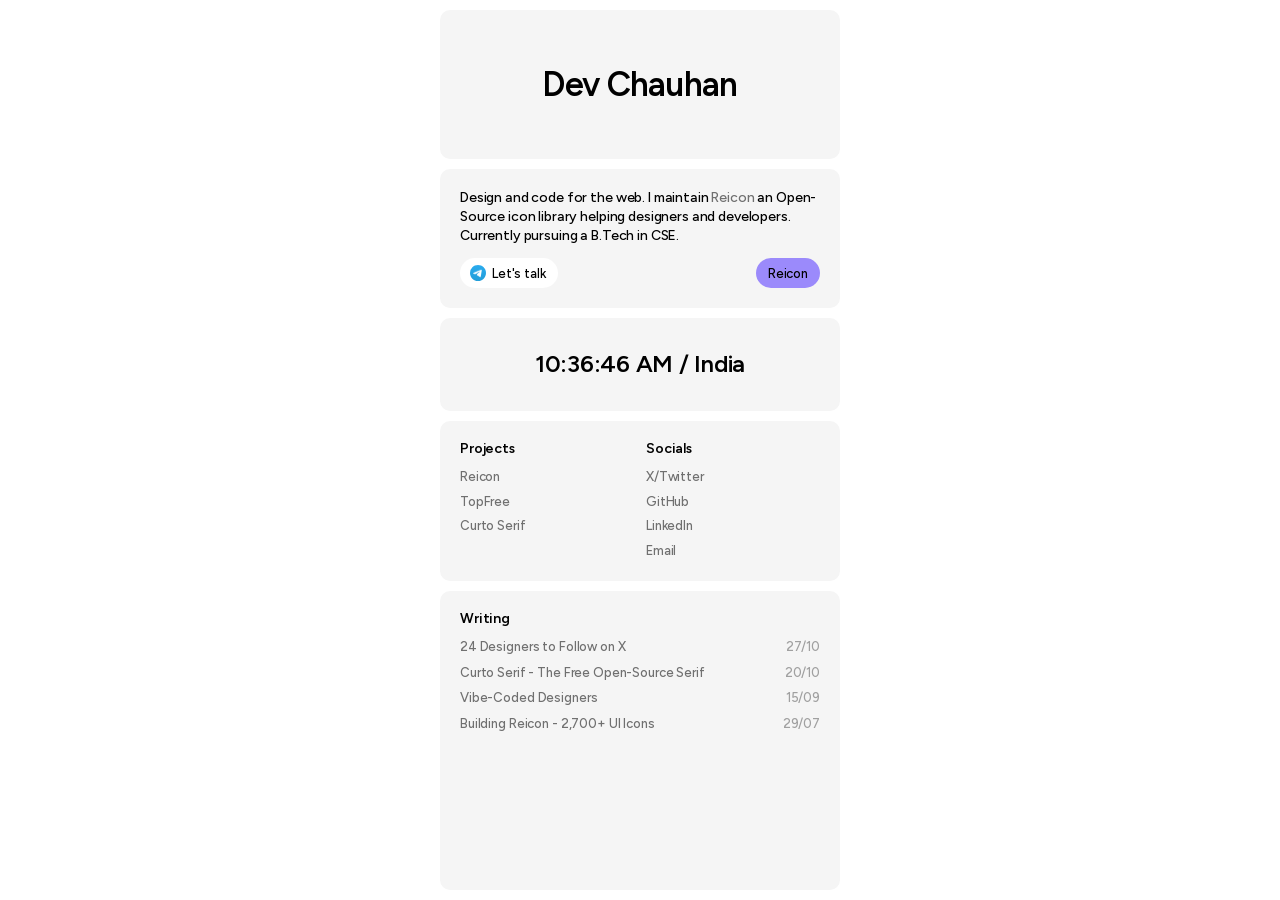
==== index.html @ 456e8dc2 "Publish 24 Designers to Follow on X" ====
<!doctype html>
<html lang="en">

<head>
  <meta charset="UTF-8" />
  <meta name="viewport" content="width=device-width, initial-scale=1.0" />
  <title>Dev Chauhan — Design and code for the web</title>
  <meta name="description"
    content="Design and code for the web. I build helpful open-source tools in my free time." />
  <meta name="keywords"
    content="Dev Chauhan, designer, developer, open source, Reicon, TopFree, Curto Serif, India" />
  <meta name="author" content="Dev Chauhan" />
  <meta name="robots" content="index, follow, max-image-preview:large, max-snippet:-1" />
  <meta name="theme-color" content="#ffffff" />
  <meta name="color-scheme" content="light" />
  <link rel="canonical" href="https://devchauhan.in" />

  <script type="application/ld+json">
    {
      "@context": "https://schema.org",
      "@graph": [
        {
          "@type": "Person",
          "@id": "https://devchauhan.in/#person",
          "name": "Dev Chauhan",
          "url": "https://devchauhan.in",
          "jobTitle": "Designer and developer",
          "description": "Designer and developer from India building helpful open-source tools for the web.",
          "email": "mailto:dev@devchauhan.in",
          "address": {
            "@type": "PostalAddress",
            "addressCountry": "IN"
          },
          "knowsAbout": [
            "Web design",
            "Interface engineering",
            "Backend development",
            "Open-source software",
            "SVG icon systems",
            "Typography",
            "React",
            "TypeScript",
            "JavaScript",
            "Supabase"
          ],
          "sameAs": [
            "https://github.com/dqev",
            "https://x.com/devchauhann3",
            "https://linkedin.com/in/devchauhann3"
          ]
        },
        {
          "@type": "WebSite",
          "@id": "https://devchauhan.in/#website",
          "url": "https://devchauhan.in",
          "name": "Dev Chauhan",
          "description": "Design and code for the web. Helpful open-source tools built in free time.",
          "inLanguage": "en",
          "publisher": {
            "@id": "https://devchauhan.in/#person"
          }
        },
        {
          "@type": "ProfilePage",
          "@id": "https://devchauhan.in/#webpage",
          "url": "https://devchauhan.in",
          "name": "Dev Chauhan — Design and code for the web",
          "isPartOf": {
            "@id": "https://devchauhan.in/#website"
          },
          "about": {
            "@id": "https://devchauhan.in/#person"
          },
          "mainEntity": {
            "@id": "https://devchauhan.in/#person"
          },
          "inLanguage": "en",
          "dateModified": "2026-10-22"
        }
      ]
    }
  </script>

  <link rel="manifest" href="/site.webmanifest" />
  <link rel="alternate" type="application/rss+xml" title="Dev Chauhan — Writing"
    href="https://devchauhan.in/feed.xml" />

  <meta property="og:type" content="website" />
  <meta property="og:url" content="https://devchauhan.in" />
  <meta property="og:site_name" content="Dev Chauhan" />
  <meta property="og:title" content="Dev Chauhan — Design and code for the web" />
  <meta property="og:description"
    content="Design and code for the web. I build helpful open-source tools in my free time." />
  <meta property="og:locale" content="en_US" />
  <meta property="og:image" content="https://devchauhan.in/assets/og/og.png" />
  <meta property="og:image:type" content="image/png" />
  <meta property="og:image:width" content="1200" />
  <meta property="og:image:height" content="630" />
  <meta property="og:image:alt" content="Dev Chauhan — design and code for the web" />

  <meta name="twitter:card" content="summary_large_image" />
  <meta name="twitter:url" content="https://devchauhan.in" />
  <meta name="twitter:site" content="@devchauhann3" />
  <meta name="twitter:creator" content="@devchauhann3" />
  <meta name="twitter:title" content="Dev Chauhan — Design and code for the web" />
  <meta name="twitter:description"
    content="Design and code for the web. I build helpful open-source tools in my free time." />
  <meta name="twitter:image" content="https://devchauhan.in/assets/og/og.png" />
  <meta name="twitter:image:alt" content="Dev Chauhan — design and code for the web" />

  <link rel="icon" href="/assets/favicon/favicon.ico" sizes="any" />
  <link rel="icon" type="image/png" sizes="32x32" href="/assets/favicon/favicon-32x32.png" />
  <link rel="icon" type="image/png" sizes="16x16" href="/assets/favicon/favicon-16x16.png" />
  <link rel="icon" type="image/png" sizes="48x48" href="/assets/favicon/favicon-48x48.png" />
  <link rel="apple-touch-icon" sizes="180x180" href="/assets/favicon/apple-touch-icon.png" />

  <link rel="preload" href="/assets/font/figtree-latin.woff2" as="font" type="font/woff2" crossorigin />
  <link rel="stylesheet" href="/styles.css" />

  <style>
    .card-name {
      display: flex;
      align-items: center;
      justify-content: center;
      padding: var(--space-11) var(--pad-card);
      text-align: center;
    }

    .card-name h1 {
      font-size: var(--text-2xl);
      font-weight: 600;
      letter-spacing: -0.02em;
      line-height: var(--leading-display);
      color: var(--color-ink);
    }

    .card-bio {
      padding: var(--pad-card);
      display: flex;
      flex-direction: column;
      gap: var(--gap-row);
    }

    .bio-text {
      font-size: var(--text-base);
      font-weight: 500;
      line-height: var(--leading-snug);
      color: var(--color-ink);
      letter-spacing: -0.01em;
    }

    .bio-text a,
    .bio-text .muted-link {
      color: var(--color-muted);
      transition: color 0.15s ease;
    }

    .bio-text a:hover,
    .bio-text .muted-link:hover {
      color: var(--color-ink);
    }

    .bio-actions {
      display: flex;
      align-items: center;
      justify-content: space-between;
      width: 100%;
    }

    .card-grid {
      padding: var(--pad-card);
    }

    .grid-columns {
      display: grid;
      grid-template-columns: repeat(2, 1fr);
      gap: var(--gap-row);
    }

    .grid-col {
      display: flex;
      flex-direction: column;
      gap: var(--gap-card);
    }

    .col-list {
      list-style: none;
      display: flex;
      flex-direction: column;
      gap: var(--gap-tight);
    }

    .col-list a,
    .col-list span {
      font-size: var(--text-sm);
      font-weight: 500;
      color: var(--color-muted);
      letter-spacing: -0.01em;
      line-height: var(--leading-snug);
      transition: color 0.15s ease;
      white-space: nowrap;
      overflow: hidden;
      text-overflow: ellipsis;
    }

    .col-list a:hover {
      color: var(--color-ink);
    }

    .card-writing {
      flex: 1;
      padding: var(--pad-card);
      display: flex;
      flex-direction: column;
      gap: var(--gap-card);
    }

    .card-writing-header {
      display: flex;
      align-items: center;
      justify-content: space-between;
    }
  </style>
</head>

<body>
  <main class="container">
    <section class="card card-name">
      <h1>Dev Chauhan</h1>
    </section>

    <section class="card card-bio">
      <p class="bio-text">
        Design and code for the web. I maintain <a href="https://reicon.dev" target="_blank" rel="noopener noreferrer"
          class="muted-link">Reicon</a> an Open-Source icon library helping designers and developers. Currently
        pursuing a B.Tech in CSE.
      </p>
      <div class="bio-actions">
        <a href="https://t.me/devchauhann3" target="_blank" rel="noopener noreferrer" class="btn btn-white">
          <svg class="btn-icon" viewBox="0 0 256 256" xmlns="http://www.w3.org/2000/svg" width="16" height="16"
            preserveAspectRatio="xMidYMid" aria-hidden="true">
            <defs>
              <linearGradient id="tg-grad" x1="50%" x2="50%" y1="0%" y2="100%">
                <stop offset="0%" stop-color="#2aabee" />
                <stop offset="100%" stop-color="#229ed9" />
              </linearGradient>
              <clipPath id="tg-clip">
                <circle cx="128" cy="128" r="128" />
              </clipPath>
            </defs>
            <path fill="url(#tg-grad)"
              d="M128 0C94.06 0 61.48 13.494 37.5 37.49A128.04 128.04 0 0 0 0 128c0 33.934 13.5 66.514 37.5 90.51C61.48 242.506 94.06 256 128 256s66.52-13.494 90.5-37.49c24-23.996 37.5-56.576 37.5-90.51s-13.5-66.514-37.5-90.51C194.52 13.494 161.94 0 128 0" />
            <g clip-path="url(#tg-clip)">
              <path class="tg-plane" fill="#ffffff"
                d="M57.94 126.648q55.98-24.385 74.64-32.152c35.56-14.786 42.94-17.354 47.76-17.441 1.06-.017 3.42.245 4.96 1.49 1.28 1.05 1.64 2.47 1.82 3.467.16.996.38 3.266.2 5.038-1.92 20.24-10.26 69.356-14.5 92.026-1.78 9.592-5.32 12.808-8.74 13.122-7.44.684-13.08-4.912-20.28-9.63-11.26-7.386-17.62-11.982-28.56-19.188-12.64-8.328-4.44-12.906 2.76-20.386 1.88-1.958 34.64-31.748 35.26-34.45.08-.338.16-1.598-.6-2.262-.74-.666-1.84-.438-2.64-.258-1.14.256-19.12 12.152-54 35.686-5.1 3.508-9.72 5.218-13.88 5.128-4.56-.098-13.36-2.584-19.9-4.708-8-2.606-14.38-3.984-13.82-8.41.28-2.304 3.46-4.662 9.52-7.072" />
            </g>
          </svg>
          <span>Let's talk</span>
        </a>
        <a href="https://reicon.dev" target="_blank" rel="noopener noreferrer" class="btn btn-purple">
          <span>Reicon</span>
          <svg class="btn-arrow" xmlns="http://www.w3.org/2000/svg" fill="none" viewBox="0 0 24 24" height="12"
            width="12" aria-hidden="true">
            <path fill="currentColor"
              d="M7 5a1 1 0 1 0 0 2h7.586l-8.543 8.543a1 1 0 1 0 1.414 1.414L16 8.414V16a1 1 0 1 0 2 0V6q0-.12-.027-.231l-.016-.062a1 1 0 0 0-.122-.257 1 1 0 0 0-.36-.33l-.041-.02a1 1 0 0 0-.141-.057l-.062-.016-.034-.007-.006-.001-.088-.014Q17.053 5 17 5z" />
          </svg>
        </a>
      </div>
    </section>

    <section class="card card-time">
      <div class="time-display" id="clock-display">00:00:00 AM / India</div>
    </section>

    <section class="card card-grid">
      <div class="grid-columns">
        <div class="grid-col">
          <h2 class="col-title">Projects</h2>
          <ul class="col-list">
            <li><a href="https://reicon.dev" target="_blank" rel="noopener noreferrer">Reicon</a></li>
            <li><a href="https://topfree.lol" target="_blank" rel="noopener noreferrer">TopFree</a></li>
            <li><a href="/curto">Curto Serif</a></li>
          </ul>
        </div>

        <div class="grid-col">
          <h2 class="col-title">Socials</h2>
          <ul class="col-list">
            <li><a href="https://x.com/devchauhann3" target="_blank" rel="noopener noreferrer">X/Twitter</a></li>
            <li><a href="https://github.com/dqev" target="_blank" rel="noopener noreferrer">GitHub</a></li>
            <li><a href="https://linkedin.com/in/devchauhann3" target="_blank" rel="noopener noreferrer">LinkedIn</a>
            </li>
            <li><a href="mailto:dev@devchauhan.in">Email</a></li>
          </ul>
        </div>
      </div>
    </section>

    <section class="card card-writing">
      <div class="card-writing-header">
        <h2 class="col-title">Writing</h2>
      </div>
      <ul class="writing-list">
        <li class="writing-item">
          <a href="/writing/designers-to-follow-on-x">24 Designers to Follow on X</a>
          <span class="writing-date">27/10</span>
        </li>
        <li class="writing-item">
          <a href="/writing/curto">Curto Serif - The Free Open-Source Serif</a>
          <span class="writing-date">20/10</span>
        </li>
        <li class="writing-item">
          <a href="/writing/vibe-coded-designers">Vibe-Coded Designers</a>
          <span class="writing-date">15/09</span>
        </li>
        <li class="writing-item">
          <a href="/writing/reicon">Building Reicon - 2,700+ UI Icons</a>
          <span class="writing-date">29/07</span>
        </li>
      </ul>
    </section>
  </main>

  <script>
    function updateClock() {
      const clockEl = document.getElementById("clock-display");
      if (!clockEl) return;
      const now = new Date();
      const timeStr = now.toLocaleTimeString("en-US", {
        timeZone: "Asia/Kolkata",
        hour: "2-digit",
        minute: "2-digit",
        second: "2-digit",
        hour12: true
      });
      clockEl.textContent = `${timeStr} / India`;
    }
    updateClock();
    setInterval(updateClock, 1000);
  </script>
</body>

</html>
---- styles.css ----
@font-face {
  font-family: "Figtree";
  src: url("/assets/font/figtree-latin.woff2") format("woff2-variations");
  font-weight: 400 700;
  font-style: normal;
  font-display: swap;
  unicode-range: U+0000-00FF, U+0131, U+0152-0153, U+02BB-02BC, U+02C6, U+02DA, U+02DC, U+2000-206F, U+20AC, U+2122, U+2191, U+2193, U+2212, U+2215, U+FEFF, U+FFFD;
}

:root {
  --font-sans: "Figtree", -apple-system, BlinkMacSystemFont, "Segoe UI", Roboto, sans-serif;
  --font-mono: ui-monospace, SFMono-Regular, Menlo, Consolas, monospace;

  --color-bg: #ffffff;
  --color-surface: #f5f5f5;
  --color-raised: #ffffff;
  --color-ink: #000000;
  --color-muted: #707070;
  --color-subtle: #a0a0a0;
  --color-border: #e5e5e5;
  --color-line: #d0d0d0;
  --color-accent: #9b8afb;

  --radius-xs: 4px;
  --radius-panel: 8px;
  --radius-card: 10px;
  --radius-pill: 100px;

  --space-1: 2px;
  --space-2: 4px;
  --space-3: 6px;
  --space-4: 8px;
  --space-5: 10px;
  --space-6: 12px;
  --space-7: 16px;
  --space-8: 20px;
  --space-9: 24px;
  --space-10: 32px;
  --space-11: 56px;

  --text-2xs: 11px;
  --text-xs: 12px;
  --text-sm: 13px;
  --text-base: 14px;
  --text-md: 15px;
  --text-lg: 17px;
  --text-xl: 24px;
  --text-2xl: 34px;

  --leading-none: 1;
  --leading-display: 1.1;
  --leading-tight: 1.2;
  --leading-snug: 1.35;
  --leading-normal: 1.55;

  --gap-card: var(--space-5);
  --gap-list: var(--space-4);
  --gap-row: var(--space-6);
  --gap-tight: var(--space-3);
  --pad-card: var(--space-8);
  --pad-panel: var(--space-7);
}

* {
  box-sizing: border-box;
  margin: 0;
  padding: 0;
  border: 0;
  outline: 0;
}

html {
  height: 100%;
  overflow-x: hidden;
  max-width: 100vw;
}

body {
  margin: 0;
  padding: var(--space-5);
  min-height: 100vh;
  min-height: 100dvh;
  max-width: 100vw;
  overflow-x: hidden;
  background-color: var(--color-bg);
  color: var(--color-ink);
  font-family: var(--font-sans);
  font-size: var(--text-base);
  font-weight: 500;
  letter-spacing: -0.01em;
  line-height: var(--leading-snug);
  -webkit-font-smoothing: antialiased;
  -moz-osx-font-smoothing: grayscale;
  text-rendering: optimizeLegibility;
  display: flex;
  flex-direction: column;
  align-items: center;
  justify-content: flex-start;
}

a {
  color: inherit;
  text-decoration: none;
}

button,
input,
textarea,
select {
  font: inherit;
  color: inherit;
}

.container {
  width: 100%;
  max-width: 400px;
  min-width: 0;
  flex: 1;
  display: flex;
  flex-direction: column;
  gap: var(--gap-card);
  margin: 0 auto;
}

.card {
  background-color: var(--color-surface);
  border-radius: var(--radius-card);
  overflow: hidden;
  flex-shrink: 0;
  min-width: 0;
  max-width: 100%;
}

.btn {
  border-radius: var(--radius-pill);
  flex: none;
  align-items: center;
  justify-content: center;
  white-space: nowrap;
  width: fit-content;
  height: 30px;
  padding: 0 var(--space-6);
  display: inline-flex;
  position: relative;
  overflow: hidden;
  font-size: var(--text-sm);
  font-weight: 500;
  line-height: var(--leading-none);
  letter-spacing: -0.01em;
  cursor: pointer;
  user-select: none;
  transition: opacity 0.15s ease, transform 0.15s ease;
}

.btn:hover {
  opacity: 0.9;
}

.btn:active {
  transform: scale(0.98);
}

.btn-white {
  background-color: var(--color-raised);
  color: var(--color-ink);
  padding: 0 var(--space-6) 0 var(--space-5);
  gap: var(--gap-tight);
}

.btn-icon {
  width: 16px;
  height: 16px;
  flex-shrink: 0;
  display: block;
}

.tg-plane {
  transform-box: fill-box;
  transform-origin: center;
  will-change: transform, opacity;
}

.btn-white:hover .tg-plane {
  animation: tgFly 0.85s cubic-bezier(0.25, 0.9, 0.25, 1);
}

@keyframes tgFly {
  0% {
    transform: translate(0, 0);
    opacity: 1;
  }

  38% {
    transform: translate(140%, -140%);
    opacity: 0;
  }

  39% {
    transform: translate(-120%, 120%);
    opacity: 0;
  }

  65% {
    opacity: 1;
  }

  100% {
    transform: translate(0, 0);
    opacity: 1;
  }
}

.btn-purple {
  background-color: var(--color-accent);
  color: var(--color-ink);
  padding: 0 var(--space-6);
  transition: opacity 0.25s ease, transform 0.25s ease, padding 0.4s cubic-bezier(0.16, 1, 0.3, 1);
}

.btn-purple:hover {
  padding: 0 var(--space-5) 0 var(--space-6);
}

.btn-arrow {
  width: 0;
  height: 12px;
  opacity: 0;
  margin-left: 0;
  transform: translate(-3px, 3px) scale(0.6);
  transition: width 0.4s cubic-bezier(0.16, 1, 0.3, 1),
    margin-left 0.4s cubic-bezier(0.16, 1, 0.3, 1),
    opacity 0.35s ease,
    transform 0.4s cubic-bezier(0.16, 1, 0.3, 1);
  display: inline-block;
  flex-shrink: 0;
  pointer-events: none;
}

.btn-purple:hover .btn-arrow {
  width: 14px;
  opacity: 1;
  margin-left: var(--space-1);
  transform: translate(0, 0) scale(1);
}

.card-nav {
  padding: var(--space-6) var(--space-7);
  display: flex;
  align-items: center;
  justify-content: space-between;
}

.btn-back {
  background-color: var(--color-raised);
  color: var(--color-ink);
  height: 30px;
  padding: 0 var(--space-6) 0 var(--space-5);
  border-radius: var(--radius-pill);
  font-size: var(--text-sm);
  font-weight: 500;
  letter-spacing: -0.01em;
  display: inline-flex;
  align-items: center;
  gap: var(--gap-tight);
  cursor: pointer;
  user-select: none;
  transition: opacity 0.15s ease, transform 0.15s ease;
}

.btn-back:hover {
  opacity: 0.9;
}

.btn-back:active {
  transform: scale(0.98);
}

.btn-back-arrow {
  width: 12px;
  height: 12px;
  flex-shrink: 0;
  display: block;
}

.nav-tag {
  font-size: var(--text-sm);
  font-weight: 500;
  color: var(--color-muted);
  letter-spacing: -0.01em;
  line-height: var(--leading-none);
}

.card-header {
  padding: var(--space-9) var(--pad-card);
  display: flex;
  flex-direction: column;
  gap: var(--gap-row);
}

.article-title {
  font-size: var(--text-xl);
  font-weight: 600;
  letter-spacing: -0.02em;
  line-height: var(--leading-tight);
  color: var(--color-ink);
}

.article-meta {
  display: flex;
  align-items: center;
  flex-wrap: wrap;
  gap: var(--gap-list);
  font-size: var(--text-sm);
  font-weight: 500;
  color: var(--color-muted);
  letter-spacing: -0.01em;
  line-height: var(--leading-snug);
}

.meta-dot {
  color: var(--color-subtle);
  user-select: none;
}

.card-more {
  padding: var(--pad-card);
  display: flex;
  flex-direction: column;
  gap: var(--gap-card);
}

.col-title {
  font-size: var(--text-base);
  font-weight: 600;
  color: var(--color-ink);
  letter-spacing: -0.01em;
  line-height: var(--leading-tight);
}

.writing-list {
  list-style: none;
  display: flex;
  flex-direction: column;
  gap: var(--gap-list);
}

.writing-item {
  display: flex;
  align-items: baseline;
  justify-content: space-between;
  gap: var(--gap-row);
}

.writing-item a {
  font-size: var(--text-sm);
  font-weight: 500;
  color: var(--color-muted);
  letter-spacing: -0.01em;
  line-height: var(--leading-snug);
  transition: color 0.15s ease;
  overflow: hidden;
  text-overflow: ellipsis;
  white-space: nowrap;
  flex: 1;
}

.writing-item a:hover {
  color: var(--color-ink);
}

.writing-date {
  font-size: var(--text-sm);
  font-weight: 500;
  color: var(--color-subtle);
  flex-shrink: 0;
  line-height: var(--leading-snug);
}

.card-time {
  padding: var(--space-10) var(--pad-card);
  display: flex;
  align-items: center;
  justify-content: center;
  text-align: center;
}

.time-display {
  font-size: var(--text-xl);
  font-weight: 600;
  letter-spacing: -0.01em;
  line-height: var(--leading-tight);
  color: var(--color-ink);
}

.card-footer {
  padding: var(--space-7) var(--pad-card);
  display: flex;
  align-items: center;
  justify-content: space-between;
  font-size: var(--text-sm);
  font-weight: 500;
  color: var(--color-muted);
}

.footer-link {
  color: var(--color-muted);
  transition: color 0.15s ease;
}

.footer-link:hover {
  color: var(--color-ink);
}
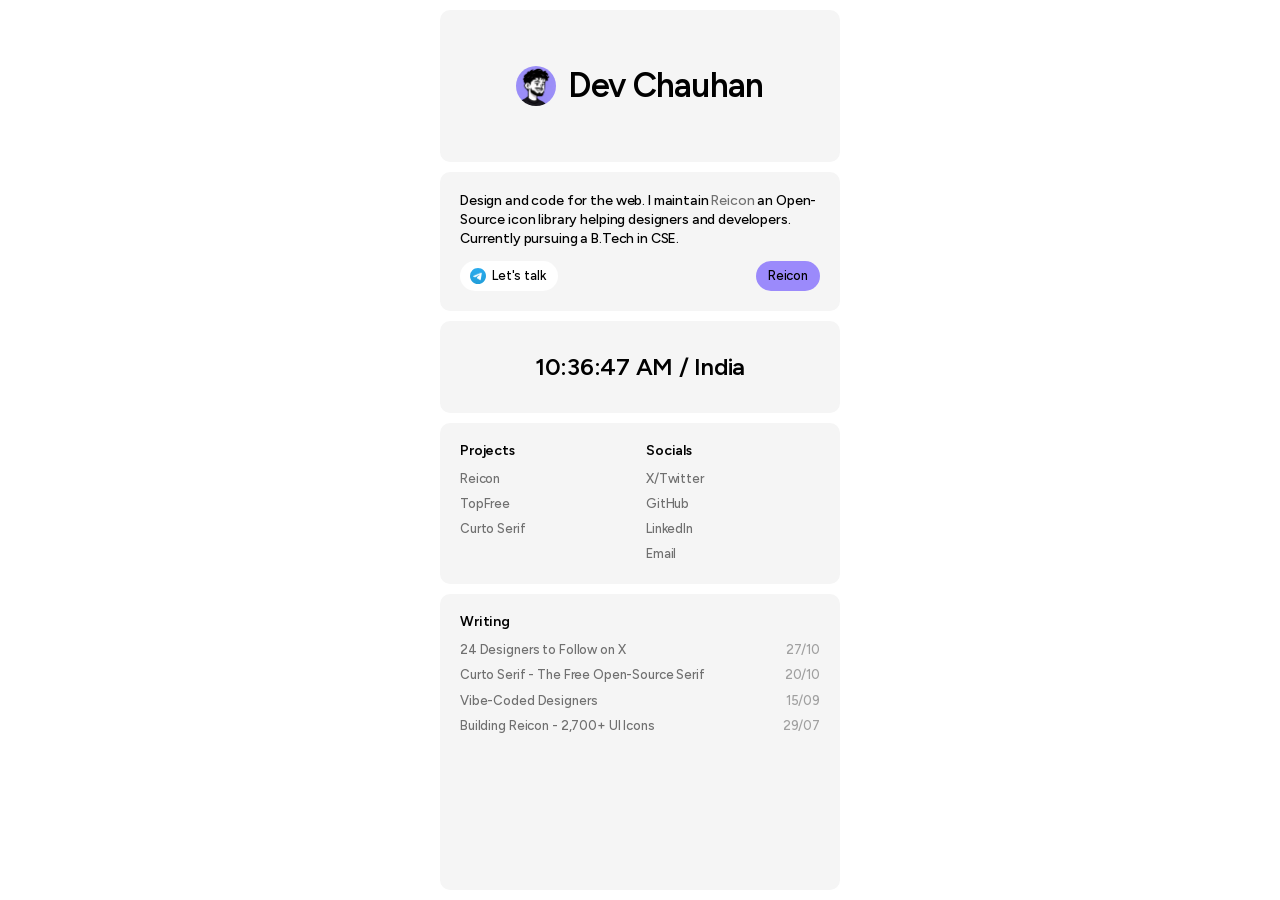
==== commit 5bb55faf: "Add profile photo to home page" ====
--- a/index.html
+++ b/index.html
@@ -120,10 +120,20 @@
   <style>
     .card-name {
       display: flex;
+      flex-direction: row;
       align-items: center;
       justify-content: center;
+      gap: var(--space-6);
       padding: var(--space-11) var(--pad-card);
-      text-align: center;
+      text-align: left;
+    }
+
+    .pfp {
+      width: 40px;
+      height: 40px;
+      border-radius: 50%;
+      object-fit: cover;
+      display: block;
     }
 
     .card-name h1 {
@@ -226,6 +236,7 @@
 <body>
   <main class="container">
     <section class="card card-name">
+      <img class="pfp" src="/assets/favicon/pfp.webp" alt="Dev Chauhan" width="40" height="40" />
       <h1>Dev Chauhan</h1>
     </section>
 
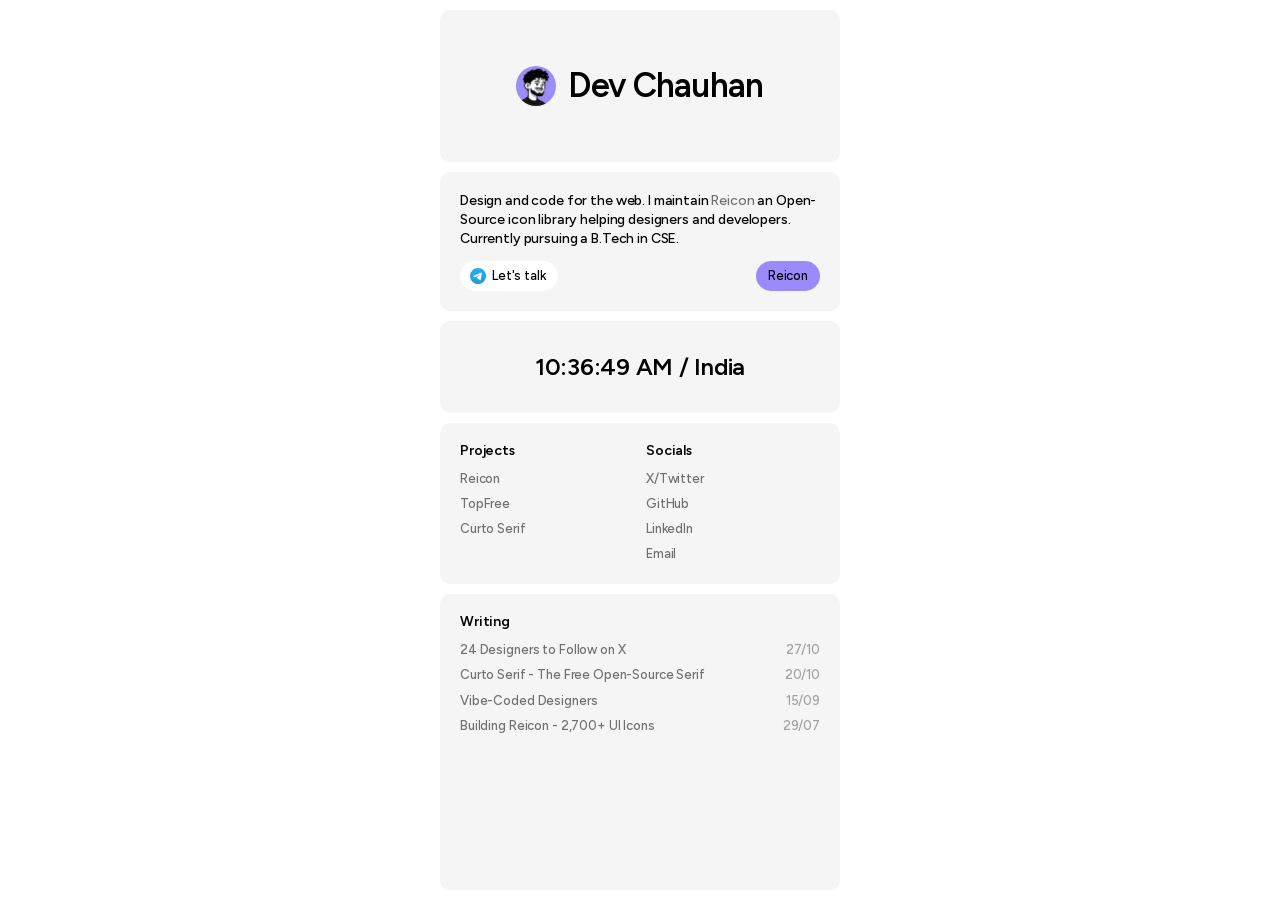
==== commit 058fd180: "Cache-bust home OG image URL" ====
--- a/index.html
+++ b/index.html
@@ -92,7 +92,8 @@
   <meta property="og:description"
     content="Design and code for the web. I build helpful open-source tools in my free time." />
   <meta property="og:locale" content="en_US" />
-  <meta property="og:image" content="https://devchauhan.in/assets/og/og.png" />
+  <meta property="og:image" content="https://devchauhan.in/assets/og/og.png?v=2" />
+  <meta property="og:image:secure_url" content="https://devchauhan.in/assets/og/og.png?v=2" />
   <meta property="og:image:type" content="image/png" />
   <meta property="og:image:width" content="1200" />
   <meta property="og:image:height" content="630" />
@@ -105,7 +106,7 @@
   <meta name="twitter:title" content="Dev Chauhan — Design and code for the web" />
   <meta name="twitter:description"
     content="Design and code for the web. I build helpful open-source tools in my free time." />
-  <meta name="twitter:image" content="https://devchauhan.in/assets/og/og.png" />
+  <meta name="twitter:image" content="https://devchauhan.in/assets/og/og.png?v=2" />
   <meta name="twitter:image:alt" content="Dev Chauhan — design and code for the web" />
 
   <link rel="icon" href="/assets/favicon/favicon.ico" sizes="any" />
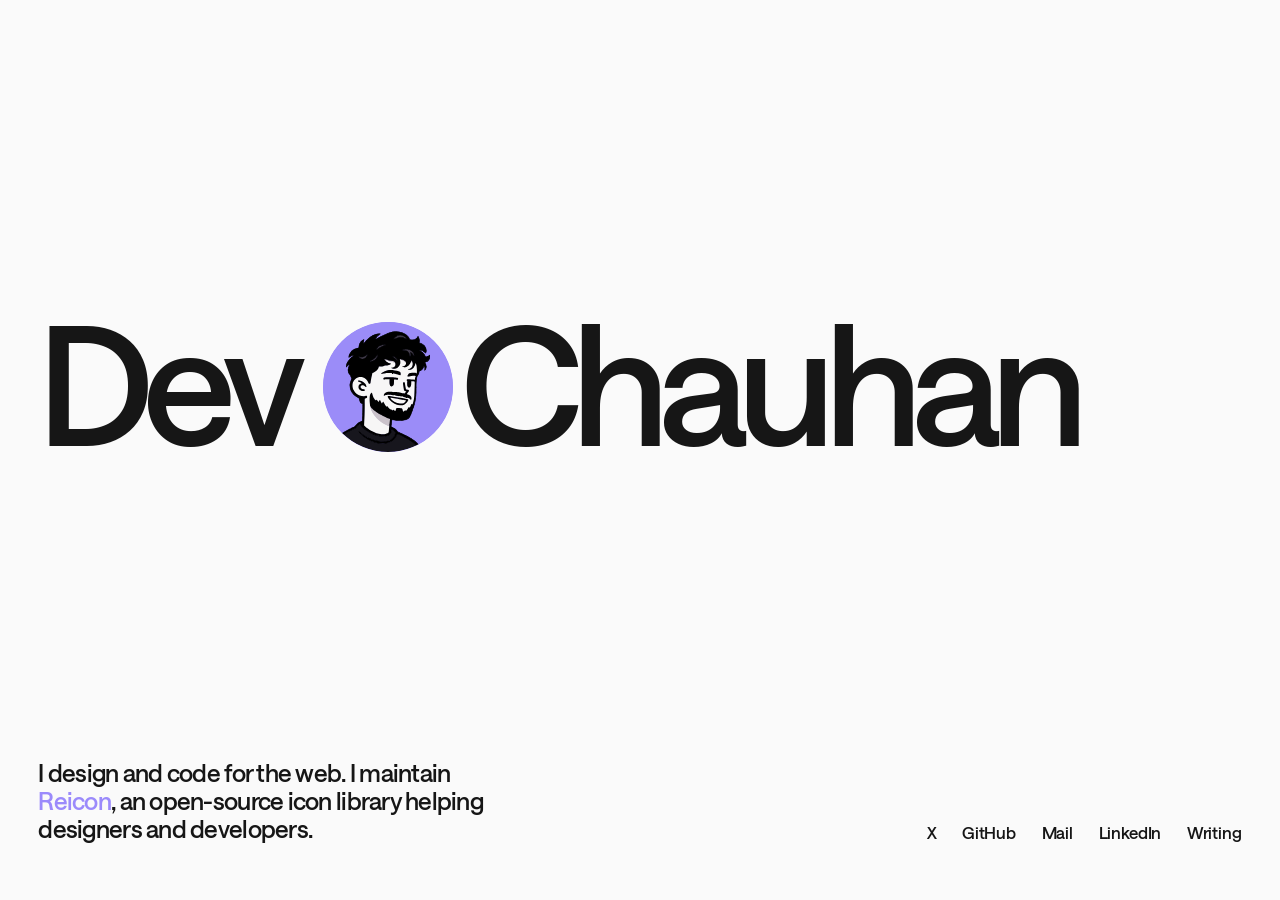
==== commit 621c9efc: "Redesign portfolio and restore writing index" ====
--- a/index.html
+++ b/index.html
@@ -11,7 +11,7 @@
     content="Dev Chauhan, designer, developer, open source, Reicon, TopFree, Curto Serif, India" />
   <meta name="author" content="Dev Chauhan" />
   <meta name="robots" content="index, follow, max-image-preview:large, max-snippet:-1" />
-  <meta name="theme-color" content="#ffffff" />
+  <meta name="theme-color" content="#fafafa" />
   <meta name="color-scheme" content="light" />
   <link rel="canonical" href="https://devchauhan.in" />
 
@@ -75,7 +75,7 @@
             "@id": "https://devchauhan.in/#person"
           },
           "inLanguage": "en",
-          "dateModified": "2026-10-22"
+          "dateModified": "2026-11-01"
         }
       ]
     }
@@ -115,240 +115,293 @@
   <link rel="icon" type="image/png" sizes="48x48" href="/assets/favicon/favicon-48x48.png" />
   <link rel="apple-touch-icon" sizes="180x180" href="/assets/favicon/apple-touch-icon.png" />
 
-  <link rel="preload" href="/assets/font/figtree-latin.woff2" as="font" type="font/woff2" crossorigin />
-  <link rel="stylesheet" href="/styles.css" />
+  <link rel="preload" href="/assets/font/Saans-Medium.woff2" as="font" type="font/woff2" crossorigin />
 
   <style>
-    .card-name {
-      display: flex;
-      flex-direction: row;
-      align-items: center;
-      justify-content: center;
-      gap: var(--space-6);
-      padding: var(--space-11) var(--pad-card);
-      text-align: left;
-    }
-
-    .pfp {
-      width: 40px;
-      height: 40px;
-      border-radius: 50%;
-      object-fit: cover;
-      display: block;
-    }
-
-    .card-name h1 {
-      font-size: var(--text-2xl);
-      font-weight: 600;
-      letter-spacing: -0.02em;
-      line-height: var(--leading-display);
-      color: var(--color-ink);
-    }
-
-    .card-bio {
-      padding: var(--pad-card);
-      display: flex;
-      flex-direction: column;
-      gap: var(--gap-row);
-    }
-
-    .bio-text {
-      font-size: var(--text-base);
+    @font-face {
+      font-family: "Saans";
+      src: url("/assets/font/Saans-Medium.woff2") format("woff2");
       font-weight: 500;
-      line-height: var(--leading-snug);
-      color: var(--color-ink);
-      letter-spacing: -0.01em;
-    }
-
-    .bio-text a,
-    .bio-text .muted-link {
-      color: var(--color-muted);
-      transition: color 0.15s ease;
-    }
-
-    .bio-text a:hover,
-    .bio-text .muted-link:hover {
-      color: var(--color-ink);
-    }
-
-    .bio-actions {
+      font-style: normal;
+      font-display: swap;
+    }
+
+    :root {
+      --bg: #fafafa;
+      --fg: #161616;
+      --accent: #9b8afb;
+    }
+
+    * {
+      box-sizing: border-box;
+      margin: 0;
+      padding: 0;
+      -webkit-tap-highlight-color: transparent;
+    }
+
+    html {
+      -webkit-font-smoothing: antialiased;
+      -moz-osx-font-smoothing: grayscale;
+      overflow-x: hidden;
+    }
+
+    body {
+      min-height: 100vh;
+      min-height: 100svh;
+      background: var(--bg);
+      color: var(--fg);
+      font-family: "Saans", system-ui, sans-serif;
+      font-weight: 500;
+    }
+
+    main {
+      min-height: 100vh;
+      min-height: 100svh;
+      display: grid;
+      grid-template-rows: 1fr auto;
+      gap: 24px;
+      padding: clamp(20px, 3vw, 40px);
+    }
+
+    h1 {
+      align-self: center;
       display: flex;
       align-items: center;
+      gap: 0;
+      width: 100%;
+      margin: 0 auto;
+      font-size: clamp(56px, 13vw, 240px);
+      font-weight: 500;
+      line-height: 0.9;
+      letter-spacing: -0.06em;
+      white-space: nowrap;
+    }
+
+    h1 span,
+    h1 .pfp {
+      flex-shrink: 0;
+    }
+
+    .pfp {
+      display: block;
+      width: clamp(70px, 0.78em, 190px);
+      font: inherit;
+      aspect-ratio: 1;
+      margin: 0 0.05em 0 0.16em;
+      padding: 0;
+      border: 0;
+      border-radius: 50%;
+      overflow: hidden;
+      background: var(--pfp-bg, #9b8cf8);
+      cursor: pointer;
+      -webkit-tap-highlight-color: transparent;
+      touch-action: manipulation;
+      transition: background-color 0.45s ease, transform 0.18s ease;
+    }
+
+    .pfp:hover {
+      transform: scale(1.02);
+    }
+
+    .pfp:active {
+      transform: scale(0.96);
+    }
+
+    .pfp:focus-visible {
+      outline: 2px solid var(--fg);
+      outline-offset: 4px;
+    }
+
+    .pfp object,
+    .pfp-img {
+      display: block;
+      width: 100%;
+      height: 100%;
+      object-fit: cover;
+      border-radius: 50%;
+      pointer-events: none;
+    }
+
+    .bio {
+      max-width: 30ch;
+      font-size: clamp(20px, 1.9vw, 30px);
+      font-weight: 500;
+      line-height: 1.15;
+      letter-spacing: -0.03em;
+    }
+
+    .bio a {
+      color: var(--accent);
+      text-decoration: none;
+      transition: color 0.2s ease;
+    }
+
+    .bio a:hover {
+      color: var(--fg);
+    }
+
+    .footer {
+      display: flex;
+      flex-wrap: wrap;
+      align-items: flex-end;
       justify-content: space-between;
-      width: 100%;
-    }
-
-    .card-grid {
-      padding: var(--pad-card);
-    }
-
-    .grid-columns {
-      display: grid;
-      grid-template-columns: repeat(2, 1fr);
-      gap: var(--gap-row);
-    }
-
-    .grid-col {
+      gap: 24px;
+      margin-bottom: clamp(8px, 2vh, 24px);
+    }
+
+    .links {
       display: flex;
-      flex-direction: column;
-      gap: var(--gap-card);
-    }
-
-    .col-list {
-      list-style: none;
-      display: flex;
-      flex-direction: column;
-      gap: var(--gap-tight);
-    }
-
-    .col-list a,
-    .col-list span {
-      font-size: var(--text-sm);
-      font-weight: 500;
-      color: var(--color-muted);
+      flex-wrap: wrap;
+      gap: clamp(16px, 2vw, 28px);
+      font-size: clamp(15px, 1.3vw, 18px);
       letter-spacing: -0.01em;
-      line-height: var(--leading-snug);
-      transition: color 0.15s ease;
+    }
+
+    .links a {
+      color: var(--fg);
+      text-decoration: none;
       white-space: nowrap;
-      overflow: hidden;
-      text-overflow: ellipsis;
-    }
-
-    .col-list a:hover {
-      color: var(--color-ink);
-    }
-
-    .card-writing {
-      flex: 1;
-      padding: var(--pad-card);
-      display: flex;
-      flex-direction: column;
-      gap: var(--gap-card);
-    }
-
-    .card-writing-header {
-      display: flex;
-      align-items: center;
-      justify-content: space-between;
+      transition: color 0.2s ease;
+    }
+
+    .links a:hover {
+      color: var(--accent);
+    }
+
+    @media (max-width: 640px) {
+      main {
+        gap: 16px;
+        padding: clamp(20px, 5vw, 28px);
+      }
+
+      h1 {
+        justify-self: start;
+        width: 100%;
+        flex-wrap: wrap;
+        justify-content: flex-start;
+        align-content: flex-start;
+        gap: 0;
+        margin: 0 auto;
+        font-size: 18vw;
+        letter-spacing: -0.06em;
+        line-height: 0.86;
+      }
+
+      h1 span:last-child {
+        flex-basis: 100%;
+      }
+
+      h1 .pfp {
+        margin: 0 0 0 0.16em;
+      }
+
+      .footer {
+        flex-direction: column;
+        align-items: flex-start;
+        gap: 20px;
+        margin-bottom: 0;
+      }
+
+      .bio {
+        max-width: 24ch;
+        margin-bottom: 0;
+        font-size: 24px;
+      }
     }
   </style>
 </head>
 
 <body>
-  <main class="container">
-    <section class="card card-name">
-      <img class="pfp" src="/assets/favicon/pfp.webp" alt="Dev Chauhan" width="40" height="40" />
-      <h1>Dev Chauhan</h1>
-    </section>
-
-    <section class="card card-bio">
-      <p class="bio-text">
-        Design and code for the web. I maintain <a href="https://reicon.dev" target="_blank" rel="noopener noreferrer"
-          class="muted-link">Reicon</a> an Open-Source icon library helping designers and developers. Currently
-        pursuing a B.Tech in CSE.
-      </p>
-      <div class="bio-actions">
-        <a href="https://t.me/devchauhann3" target="_blank" rel="noopener noreferrer" class="btn btn-white">
-          <svg class="btn-icon" viewBox="0 0 256 256" xmlns="http://www.w3.org/2000/svg" width="16" height="16"
-            preserveAspectRatio="xMidYMid" aria-hidden="true">
-            <defs>
-              <linearGradient id="tg-grad" x1="50%" x2="50%" y1="0%" y2="100%">
-                <stop offset="0%" stop-color="#2aabee" />
-                <stop offset="100%" stop-color="#229ed9" />
-              </linearGradient>
-              <clipPath id="tg-clip">
-                <circle cx="128" cy="128" r="128" />
-              </clipPath>
-            </defs>
-            <path fill="url(#tg-grad)"
-              d="M128 0C94.06 0 61.48 13.494 37.5 37.49A128.04 128.04 0 0 0 0 128c0 33.934 13.5 66.514 37.5 90.51C61.48 242.506 94.06 256 128 256s66.52-13.494 90.5-37.49c24-23.996 37.5-56.576 37.5-90.51s-13.5-66.514-37.5-90.51C194.52 13.494 161.94 0 128 0" />
-            <g clip-path="url(#tg-clip)">
-              <path class="tg-plane" fill="#ffffff"
-                d="M57.94 126.648q55.98-24.385 74.64-32.152c35.56-14.786 42.94-17.354 47.76-17.441 1.06-.017 3.42.245 4.96 1.49 1.28 1.05 1.64 2.47 1.82 3.467.16.996.38 3.266.2 5.038-1.92 20.24-10.26 69.356-14.5 92.026-1.78 9.592-5.32 12.808-8.74 13.122-7.44.684-13.08-4.912-20.28-9.63-11.26-7.386-17.62-11.982-28.56-19.188-12.64-8.328-4.44-12.906 2.76-20.386 1.88-1.958 34.64-31.748 35.26-34.45.08-.338.16-1.598-.6-2.262-.74-.666-1.84-.438-2.64-.258-1.14.256-19.12 12.152-54 35.686-5.1 3.508-9.72 5.218-13.88 5.128-4.56-.098-13.36-2.584-19.9-4.708-8-2.606-14.38-3.984-13.82-8.41.28-2.304 3.46-4.662 9.52-7.072" />
-            </g>
-          </svg>
-          <span>Let's talk</span>
-        </a>
-        <a href="https://reicon.dev" target="_blank" rel="noopener noreferrer" class="btn btn-purple">
-          <span>Reicon</span>
-          <svg class="btn-arrow" xmlns="http://www.w3.org/2000/svg" fill="none" viewBox="0 0 24 24" height="12"
-            width="12" aria-hidden="true">
-            <path fill="currentColor"
-              d="M7 5a1 1 0 1 0 0 2h7.586l-8.543 8.543a1 1 0 1 0 1.414 1.414L16 8.414V16a1 1 0 1 0 2 0V6q0-.12-.027-.231l-.016-.062a1 1 0 0 0-.122-.257 1 1 0 0 0-.36-.33l-.041-.02a1 1 0 0 0-.141-.057l-.062-.016-.034-.007-.006-.001-.088-.014Q17.053 5 17 5z" />
-          </svg>
-        </a>
-      </div>
-    </section>
-
-    <section class="card card-time">
-      <div class="time-display" id="clock-display">00:00:00 AM / India</div>
-    </section>
-
-    <section class="card card-grid">
-      <div class="grid-columns">
-        <div class="grid-col">
-          <h2 class="col-title">Projects</h2>
-          <ul class="col-list">
-            <li><a href="https://reicon.dev" target="_blank" rel="noopener noreferrer">Reicon</a></li>
-            <li><a href="https://topfree.lol" target="_blank" rel="noopener noreferrer">TopFree</a></li>
-            <li><a href="/curto">Curto Serif</a></li>
-          </ul>
-        </div>
-
-        <div class="grid-col">
-          <h2 class="col-title">Socials</h2>
-          <ul class="col-list">
-            <li><a href="https://x.com/devchauhann3" target="_blank" rel="noopener noreferrer">X/Twitter</a></li>
-            <li><a href="https://github.com/dqev" target="_blank" rel="noopener noreferrer">GitHub</a></li>
-            <li><a href="https://linkedin.com/in/devchauhann3" target="_blank" rel="noopener noreferrer">LinkedIn</a>
-            </li>
-            <li><a href="mailto:dev@devchauhan.in">Email</a></li>
-          </ul>
-        </div>
-      </div>
-    </section>
-
-    <section class="card card-writing">
-      <div class="card-writing-header">
-        <h2 class="col-title">Writing</h2>
-      </div>
-      <ul class="writing-list">
-        <li class="writing-item">
-          <a href="/writing/designers-to-follow-on-x">24 Designers to Follow on X</a>
-          <span class="writing-date">27/10</span>
-        </li>
-        <li class="writing-item">
-          <a href="/writing/curto">Curto Serif - The Free Open-Source Serif</a>
-          <span class="writing-date">20/10</span>
-        </li>
-        <li class="writing-item">
-          <a href="/writing/vibe-coded-designers">Vibe-Coded Designers</a>
-          <span class="writing-date">15/09</span>
-        </li>
-        <li class="writing-item">
-          <a href="/writing/reicon">Building Reicon - 2,700+ UI Icons</a>
-          <span class="writing-date">29/07</span>
-        </li>
-      </ul>
-    </section>
+  <main>
+    <h1>
+      <span>Dev</span>
+      <button class="pfp" id="pfp-toggle" type="button"
+        aria-label="Dev Chauhan — change profile background color" title="Change background color">
+        <object data="/assets/favicon/pfp.svg" type="image/svg+xml" aria-hidden="true" tabindex="-1">
+          <img class="pfp-img" src="/assets/favicon/pfp.webp" alt="" width="190" height="190" />
+        </object>
+      </button>
+      <span>Chauhan</span>
+    </h1>
+
+    <footer class="footer">
+      <p class="bio">I design and code for the web. I maintain <a href="https://reicon.dev" target="_blank"
+          rel="noopener">Reicon</a>, an open-source icon library helping designers and developers.</p>
+      <nav class="links" aria-label="Social links">
+        <a href="https://x.com/devchauhann3" target="_blank" rel="noopener">X</a>
+        <a href="https://github.com/dqev" target="_blank" rel="noopener">GitHub</a>
+        <a href="mailto:dev@devchauhan.in">Mail</a>
+        <a href="https://linkedin.com/in/devchauhann3" target="_blank" rel="noopener">LinkedIn</a>
+        <a href="/writing/">Writing</a>
+      </nav>
+    </footer>
   </main>
 
   <script>
-    function updateClock() {
-      const clockEl = document.getElementById("clock-display");
-      if (!clockEl) return;
-      const now = new Date();
-      const timeStr = now.toLocaleTimeString("en-US", {
-        timeZone: "Asia/Kolkata",
-        hour: "2-digit",
-        minute: "2-digit",
-        second: "2-digit",
-        hour12: true
+    (function () {
+      var palettes = [
+        { name: "Lilac", color: "#9b8cf8" },
+        { name: "Marigold", color: "#f6c453" },
+        { name: "Sky", color: "#7ec8e3" },
+        { name: "Coral", color: "#f4978e" },
+        { name: "Sage", color: "#a8d5a2" },
+        { name: "Lavender", color: "#c9b6f2" },
+        { name: "Pink", color: "#f9a8d4" },
+        { name: "Peach", color: "#f4b183" },
+        { name: "Mint", color: "#8fd9c4" },
+        { name: "Butter", color: "#f7e38c" },
+        { name: "Periwinkle", color: "#a5b4fc" },
+        { name: "Apricot", color: "#f9c598" },
+        { name: "Cherry", color: "#f28b82" },
+        { name: "Pistachio", color: "#cbe7a5" },
+        { name: "Blueberry", color: "#93a7f5" },
+        { name: "Rose", color: "#f5b8c4" }
+      ];
+      var storageKey = "pfp-palette";
+      var button = document.getElementById("pfp-toggle");
+      if (!button) return;
+
+      var art = button.querySelector("object");
+      var index = 0;
+
+      try {
+        var saved = parseInt(localStorage.getItem(storageKey), 10);
+        if (!isNaN(saved) && saved >= 0 && saved < palettes.length) index = saved;
+      } catch (e) { }
+
+      function getBackgroundPath() {
+        var doc = art.contentDocument;
+        if (!doc) return null;
+        return doc.getElementById("pfp-bg") || doc.querySelector('path[fill="#9b8cf8"]');
+      }
+
+      function paint(animate) {
+        var palette = palettes[index];
+        button.style.setProperty("--pfp-bg", palette.color);
+        button.setAttribute("aria-label", "Dev Chauhan — change profile background color. Current: " + palette.name);
+        button.title = "Background: " + palette.name;
+
+        var path = getBackgroundPath();
+        if (path) {
+          if (animate) path.style.transition = "fill 450ms ease";
+          path.setAttribute("fill", palette.color);
+        }
+      }
+
+      art.addEventListener("load", function () {
+        paint(false);
       });
-      clockEl.textContent = `${timeStr} / India`;
-    }
-    updateClock();
-    setInterval(updateClock, 1000);
+
+      button.addEventListener("click", function () {
+        index = (index + 1) % palettes.length;
+        paint(true);
+        try {
+          localStorage.setItem(storageKey, String(index));
+        } catch (e) { }
+      });
+
+      paint(false);
+    })();
   </script>
 </body>
 
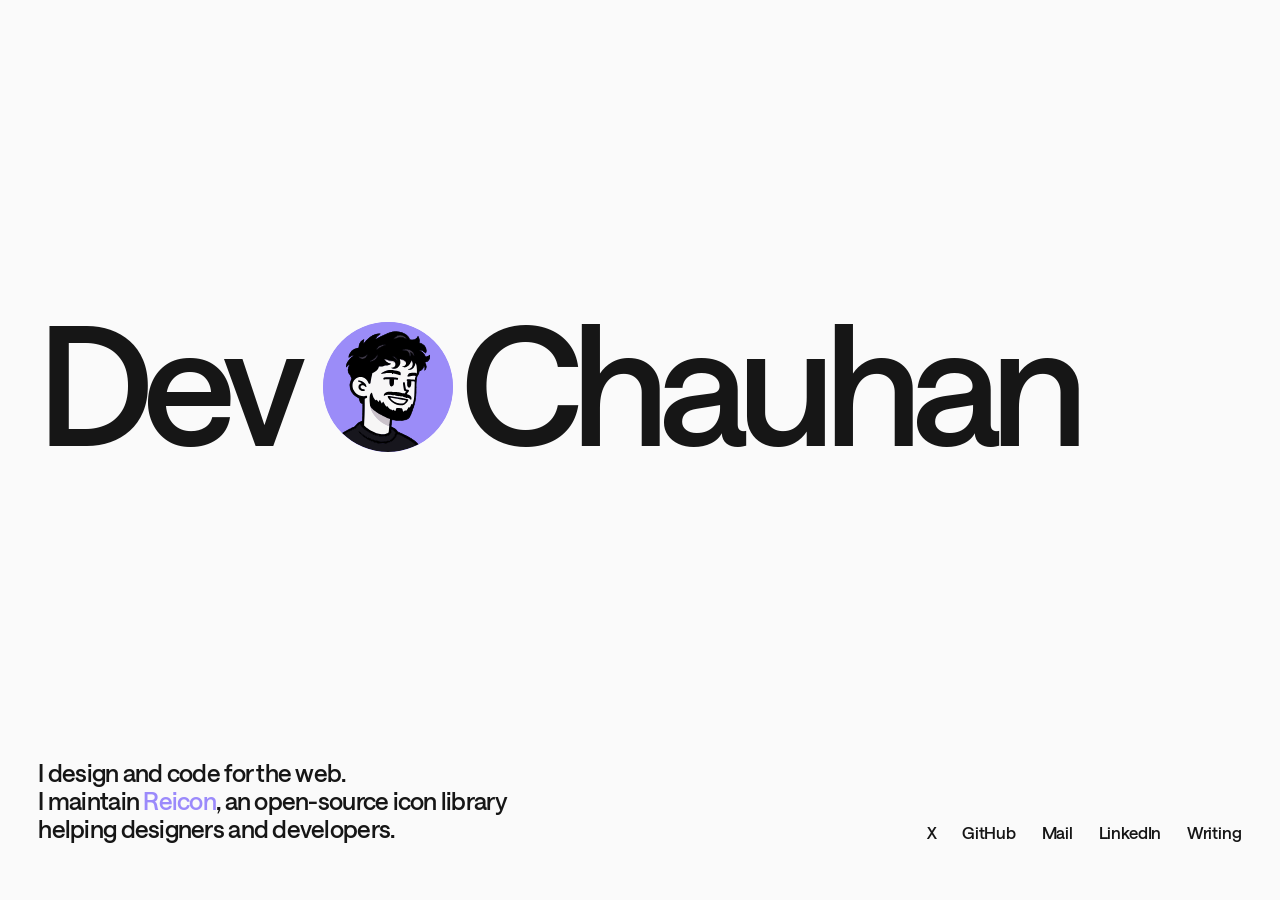
==== commit 2febd298: "fix line" ====
--- a/index.html
+++ b/index.html
@@ -4,11 +4,9 @@
 <head>
   <meta charset="UTF-8" />
   <meta name="viewport" content="width=device-width, initial-scale=1.0" />
-  <title>Dev Chauhan — Design and code for the web</title>
-  <meta name="description"
-    content="Design and code for the web. I build helpful open-source tools in my free time." />
-  <meta name="keywords"
-    content="Dev Chauhan, designer, developer, open source, Reicon, TopFree, Curto Serif, India" />
+  <title>Dev Chauhan - Design and code for the web</title>
+  <meta name="description" content="Design and code for the web. I build helpful open-source tools in my free time." />
+  <meta name="keywords" content="Dev Chauhan, designer, developer, open source, Reicon, TopFree, Curto Serif, India" />
   <meta name="author" content="Dev Chauhan" />
   <meta name="robots" content="index, follow, max-image-preview:large, max-snippet:-1" />
   <meta name="theme-color" content="#fafafa" />
@@ -64,7 +62,7 @@
           "@type": "ProfilePage",
           "@id": "https://devchauhan.in/#webpage",
           "url": "https://devchauhan.in",
-          "name": "Dev Chauhan — Design and code for the web",
+          "name": "Dev Chauhan - Design and code for the web",
           "isPartOf": {
             "@id": "https://devchauhan.in/#website"
           },
@@ -82,13 +80,13 @@
   </script>
 
   <link rel="manifest" href="/site.webmanifest" />
-  <link rel="alternate" type="application/rss+xml" title="Dev Chauhan — Writing"
+  <link rel="alternate" type="application/rss+xml" title="Dev Chauhan - Writing"
     href="https://devchauhan.in/feed.xml" />
 
   <meta property="og:type" content="website" />
   <meta property="og:url" content="https://devchauhan.in" />
   <meta property="og:site_name" content="Dev Chauhan" />
-  <meta property="og:title" content="Dev Chauhan — Design and code for the web" />
+  <meta property="og:title" content="Dev Chauhan - Design and code for the web" />
   <meta property="og:description"
     content="Design and code for the web. I build helpful open-source tools in my free time." />
   <meta property="og:locale" content="en_US" />
@@ -97,17 +95,17 @@
   <meta property="og:image:type" content="image/png" />
   <meta property="og:image:width" content="1200" />
   <meta property="og:image:height" content="630" />
-  <meta property="og:image:alt" content="Dev Chauhan — design and code for the web" />
+  <meta property="og:image:alt" content="Dev Chauhan - design and code for the web" />
 
   <meta name="twitter:card" content="summary_large_image" />
   <meta name="twitter:url" content="https://devchauhan.in" />
   <meta name="twitter:site" content="@devchauhann3" />
   <meta name="twitter:creator" content="@devchauhann3" />
-  <meta name="twitter:title" content="Dev Chauhan — Design and code for the web" />
+  <meta name="twitter:title" content="Dev Chauhan - Design and code for the web" />
   <meta name="twitter:description"
     content="Design and code for the web. I build helpful open-source tools in my free time." />
   <meta name="twitter:image" content="https://devchauhan.in/assets/og/og.png?v=2" />
-  <meta name="twitter:image:alt" content="Dev Chauhan — design and code for the web" />
+  <meta name="twitter:image:alt" content="Dev Chauhan - design and code for the web" />
 
   <link rel="icon" href="/assets/favicon/favicon.ico" sizes="any" />
   <link rel="icon" type="image/png" sizes="32x32" href="/assets/favicon/favicon-32x32.png" />
@@ -315,17 +313,17 @@
   <main>
     <h1>
       <span>Dev</span>
-      <button class="pfp" id="pfp-toggle" type="button"
-        aria-label="Dev Chauhan — change profile background color" title="Change background color">
+      <button class="pfp" id="pfp-toggle" type="button" aria-label="Dev Chauhan - change profile background color"
+        title="Change background color">
         <object data="/assets/favicon/pfp.svg" type="image/svg+xml" aria-hidden="true" tabindex="-1">
-          <img class="pfp-img" src="/assets/favicon/pfp.webp" alt="" width="190" height="190" />
+          <img class="pfp-img" src="/pfp.webp" alt="" width="190" height="190" />
         </object>
       </button>
       <span>Chauhan</span>
     </h1>
 
     <footer class="footer">
-      <p class="bio">I design and code for the web. I maintain <a href="https://reicon.dev" target="_blank"
+      <p class="bio">I design and code for the web.<br />I maintain <a href="https://reicon.dev" target="_blank"
           rel="noopener">Reicon</a>, an open-source icon library helping designers and developers.</p>
       <nav class="links" aria-label="Social links">
         <a href="https://x.com/devchauhann3" target="_blank" rel="noopener">X</a>
@@ -378,7 +376,7 @@
       function paint(animate) {
         var palette = palettes[index];
         button.style.setProperty("--pfp-bg", palette.color);
-        button.setAttribute("aria-label", "Dev Chauhan — change profile background color. Current: " + palette.name);
+        button.setAttribute("aria-label", "Dev Chauhan - change profile background color. Current: " + palette.name);
         button.title = "Background: " + palette.name;
 
         var path = getBackgroundPath();
@@ -405,4 +403,4 @@
   </script>
 </body>
 
-</html>
+</html>
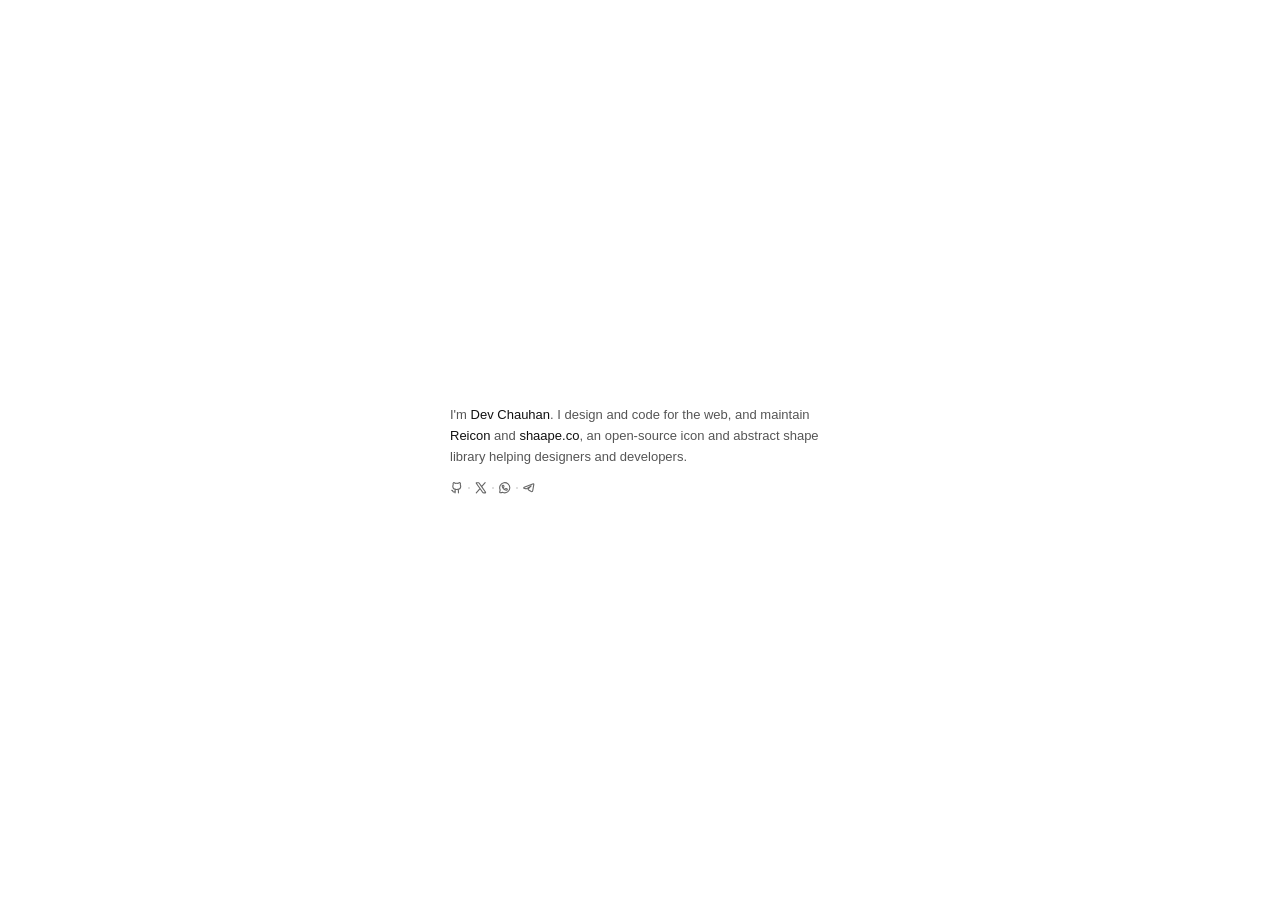
==== commit bb8ea16a: "Initial commit" ====
--- a/index.html
+++ b/index.html
@@ -1,406 +1,245 @@
-<!doctype html>
+<!DOCTYPE html>
 <html lang="en">
 
 <head>
-  <meta charset="UTF-8" />
-  <meta name="viewport" content="width=device-width, initial-scale=1.0" />
-  <title>Dev Chauhan - Design and code for the web</title>
-  <meta name="description" content="Design and code for the web. I build helpful open-source tools in my free time." />
-  <meta name="keywords" content="Dev Chauhan, designer, developer, open source, Reicon, TopFree, Curto Serif, India" />
-  <meta name="author" content="Dev Chauhan" />
-  <meta name="robots" content="index, follow, max-image-preview:large, max-snippet:-1" />
-  <meta name="theme-color" content="#fafafa" />
-  <meta name="color-scheme" content="light" />
-  <link rel="canonical" href="https://devchauhan.in" />
-
-  <script type="application/ld+json">
+    <meta charset="utf-8">
+    <meta name="viewport" content="width=device-width, initial-scale=1">
+    <title>Dev Chauhan</title>
+    <meta name="description"
+        content="I'm Dev Chauhan. I design and code for the web, and maintain Reicon and shaape.co, an open-source icon and abstract shape library helping designers and developers.">
+    <meta name="author" content="Dev Chauhan">
+    <meta name="robots" content="index, follow">
+    <meta name="theme-color" content="#ffffff">
+    <meta name="color-scheme" content="light">
+
+    <link rel="icon" type="image/svg+xml" href="public/favicon.svg">
+    <link rel="icon" type="image/png" sizes="32x32" href="public/favicon-32x32.png">
+    <link rel="icon" type="image/png" sizes="16x16" href="public/favicon-16x16.png">
+    <link rel="icon" href="public/favicon.ico">
+    <link rel="apple-touch-icon" sizes="180x180" href="public/apple-touch-icon.png">
+    <link rel="manifest" href="site.webmanifest">
+
+    <link rel="canonical" href="https://devc.in/">
+
+    <meta property="og:title" content="Dev Chauhan">
+    <meta property="og:description"
+        content="I'm Dev Chauhan. I design and code for the web, and maintain Reicon and shaape.co, an open-source icon and abstract shape library helping designers and developers.">
+    <meta property="og:type" content="profile">
+    <meta property="og:url" content="https://devc.in/">
+    <meta property="profile:username" content="dqev">
+    <meta property="og:image" content="https://devc.in/public/og.png">
+    <meta property="og:image:type" content="image/png">
+    <meta property="og:image:width" content="1200">
+    <meta property="og:image:height" content="630">
+
+    <meta name="twitter:card" content="summary_large_image">
+    <meta name="twitter:title" content="Dev Chauhan">
+    <meta name="twitter:description"
+        content="I'm Dev Chauhan. I design and code for the web, and maintain Reicon and shaape.co, an open-source icon and abstract shape library helping designers and developers.">
+    <meta name="twitter:image" content="https://devc.in/public/og.png">
+    <meta name="twitter:creator" content="@devchauhann3">
+
+    <link rel="alternate" type="text/markdown" title="LLM context" href="llms.txt">
+
+    <script type="application/ld+json">
     {
-      "@context": "https://schema.org",
-      "@graph": [
-        {
-          "@type": "Person",
-          "@id": "https://devchauhan.in/#person",
-          "name": "Dev Chauhan",
-          "url": "https://devchauhan.in",
-          "jobTitle": "Designer and developer",
-          "description": "Designer and developer from India building helpful open-source tools for the web.",
-          "email": "mailto:dev@devchauhan.in",
-          "address": {
-            "@type": "PostalAddress",
-            "addressCountry": "IN"
-          },
-          "knowsAbout": [
-            "Web design",
-            "Interface engineering",
-            "Backend development",
-            "Open-source software",
-            "SVG icon systems",
-            "Typography",
-            "React",
-            "TypeScript",
-            "JavaScript",
-            "Supabase"
-          ],
-          "sameAs": [
+        "@context": "https://schema.org",
+        "@type": "Person",
+        "name": "Dev Chauhan",
+        "url": "https://devc.in/",
+        "jobTitle": "Designer & Developer",
+        "image": "https://devc.in/public/og.png",
+        "description": "I'm Dev Chauhan. I design and code for the web, and maintain Reicon and shaape.co, an open-source icon and abstract shape library helping designers and developers.",
+        "sameAs": [
             "https://github.com/dqev",
             "https://x.com/devchauhann3",
-            "https://linkedin.com/in/devchauhann3"
-          ]
-        },
-        {
-          "@type": "WebSite",
-          "@id": "https://devchauhan.in/#website",
-          "url": "https://devchauhan.in",
-          "name": "Dev Chauhan",
-          "description": "Design and code for the web. Helpful open-source tools built in free time.",
-          "inLanguage": "en",
-          "publisher": {
-            "@id": "https://devchauhan.in/#person"
-          }
-        },
-        {
-          "@type": "ProfilePage",
-          "@id": "https://devchauhan.in/#webpage",
-          "url": "https://devchauhan.in",
-          "name": "Dev Chauhan - Design and code for the web",
-          "isPartOf": {
-            "@id": "https://devchauhan.in/#website"
-          },
-          "about": {
-            "@id": "https://devchauhan.in/#person"
-          },
-          "mainEntity": {
-            "@id": "https://devchauhan.in/#person"
-          },
-          "inLanguage": "en",
-          "dateModified": "2026-11-01"
-        }
-      ]
+            "https://wa.me/918449933999",
+            "https://t.me/devchauhann3",
+            "https://reicon.dev/",
+            "https://shaape.co"
+        ]
     }
-  </script>
-
-  <link rel="manifest" href="/site.webmanifest" />
-  <link rel="alternate" type="application/rss+xml" title="Dev Chauhan - Writing"
-    href="https://devchauhan.in/feed.xml" />
-
-  <meta property="og:type" content="website" />
-  <meta property="og:url" content="https://devchauhan.in" />
-  <meta property="og:site_name" content="Dev Chauhan" />
-  <meta property="og:title" content="Dev Chauhan - Design and code for the web" />
-  <meta property="og:description"
-    content="Design and code for the web. I build helpful open-source tools in my free time." />
-  <meta property="og:locale" content="en_US" />
-  <meta property="og:image" content="https://devchauhan.in/assets/og/og.png?v=2" />
-  <meta property="og:image:secure_url" content="https://devchauhan.in/assets/og/og.png?v=2" />
-  <meta property="og:image:type" content="image/png" />
-  <meta property="og:image:width" content="1200" />
-  <meta property="og:image:height" content="630" />
-  <meta property="og:image:alt" content="Dev Chauhan - design and code for the web" />
-
-  <meta name="twitter:card" content="summary_large_image" />
-  <meta name="twitter:url" content="https://devchauhan.in" />
-  <meta name="twitter:site" content="@devchauhann3" />
-  <meta name="twitter:creator" content="@devchauhann3" />
-  <meta name="twitter:title" content="Dev Chauhan - Design and code for the web" />
-  <meta name="twitter:description"
-    content="Design and code for the web. I build helpful open-source tools in my free time." />
-  <meta name="twitter:image" content="https://devchauhan.in/assets/og/og.png?v=2" />
-  <meta name="twitter:image:alt" content="Dev Chauhan - design and code for the web" />
-
-  <link rel="icon" href="/assets/favicon/favicon.ico" sizes="any" />
-  <link rel="icon" type="image/png" sizes="32x32" href="/assets/favicon/favicon-32x32.png" />
-  <link rel="icon" type="image/png" sizes="16x16" href="/assets/favicon/favicon-16x16.png" />
-  <link rel="icon" type="image/png" sizes="48x48" href="/assets/favicon/favicon-48x48.png" />
-  <link rel="apple-touch-icon" sizes="180x180" href="/assets/favicon/apple-touch-icon.png" />
-
-  <link rel="preload" href="/assets/font/Saans-Medium.woff2" as="font" type="font/woff2" crossorigin />
-
-  <style>
-    @font-face {
-      font-family: "Saans";
-      src: url("/assets/font/Saans-Medium.woff2") format("woff2");
-      font-weight: 500;
-      font-style: normal;
-      font-display: swap;
-    }
-
-    :root {
-      --bg: #fafafa;
-      --fg: #161616;
-      --accent: #9b8afb;
-    }
-
-    * {
-      box-sizing: border-box;
-      margin: 0;
-      padding: 0;
-      -webkit-tap-highlight-color: transparent;
-    }
-
-    html {
-      -webkit-font-smoothing: antialiased;
-      -moz-osx-font-smoothing: grayscale;
-      overflow-x: hidden;
-    }
-
-    body {
-      min-height: 100vh;
-      min-height: 100svh;
-      background: var(--bg);
-      color: var(--fg);
-      font-family: "Saans", system-ui, sans-serif;
-      font-weight: 500;
-    }
-
-    main {
-      min-height: 100vh;
-      min-height: 100svh;
-      display: grid;
-      grid-template-rows: 1fr auto;
-      gap: 24px;
-      padding: clamp(20px, 3vw, 40px);
-    }
-
-    h1 {
-      align-self: center;
-      display: flex;
-      align-items: center;
-      gap: 0;
-      width: 100%;
-      margin: 0 auto;
-      font-size: clamp(56px, 13vw, 240px);
-      font-weight: 500;
-      line-height: 0.9;
-      letter-spacing: -0.06em;
-      white-space: nowrap;
-    }
-
-    h1 span,
-    h1 .pfp {
-      flex-shrink: 0;
-    }
-
-    .pfp {
-      display: block;
-      width: clamp(70px, 0.78em, 190px);
-      font: inherit;
-      aspect-ratio: 1;
-      margin: 0 0.05em 0 0.16em;
-      padding: 0;
-      border: 0;
-      border-radius: 50%;
-      overflow: hidden;
-      background: var(--pfp-bg, #9b8cf8);
-      cursor: pointer;
-      -webkit-tap-highlight-color: transparent;
-      touch-action: manipulation;
-      transition: background-color 0.45s ease, transform 0.18s ease;
-    }
-
-    .pfp:hover {
-      transform: scale(1.02);
-    }
-
-    .pfp:active {
-      transform: scale(0.96);
-    }
-
-    .pfp:focus-visible {
-      outline: 2px solid var(--fg);
-      outline-offset: 4px;
-    }
-
-    .pfp object,
-    .pfp-img {
-      display: block;
-      width: 100%;
-      height: 100%;
-      object-fit: cover;
-      border-radius: 50%;
-      pointer-events: none;
-    }
-
-    .bio {
-      max-width: 30ch;
-      font-size: clamp(20px, 1.9vw, 30px);
-      font-weight: 500;
-      line-height: 1.15;
-      letter-spacing: -0.03em;
-    }
-
-    .bio a {
-      color: var(--accent);
-      text-decoration: none;
-      transition: color 0.2s ease;
-    }
-
-    .bio a:hover {
-      color: var(--fg);
-    }
-
-    .footer {
-      display: flex;
-      flex-wrap: wrap;
-      align-items: flex-end;
-      justify-content: space-between;
-      gap: 24px;
-      margin-bottom: clamp(8px, 2vh, 24px);
-    }
-
-    .links {
-      display: flex;
-      flex-wrap: wrap;
-      gap: clamp(16px, 2vw, 28px);
-      font-size: clamp(15px, 1.3vw, 18px);
-      letter-spacing: -0.01em;
-    }
-
-    .links a {
-      color: var(--fg);
-      text-decoration: none;
-      white-space: nowrap;
-      transition: color 0.2s ease;
-    }
-
-    .links a:hover {
-      color: var(--accent);
-    }
-
-    @media (max-width: 640px) {
-      main {
-        gap: 16px;
-        padding: clamp(20px, 5vw, 28px);
-      }
-
-      h1 {
-        justify-self: start;
-        width: 100%;
-        flex-wrap: wrap;
-        justify-content: flex-start;
-        align-content: flex-start;
-        gap: 0;
-        margin: 0 auto;
-        font-size: 18vw;
-        letter-spacing: -0.06em;
-        line-height: 0.86;
-      }
-
-      h1 span:last-child {
-        flex-basis: 100%;
-      }
-
-      h1 .pfp {
-        margin: 0 0 0 0.16em;
-      }
-
-      .footer {
-        flex-direction: column;
-        align-items: flex-start;
-        gap: 20px;
-        margin-bottom: 0;
-      }
-
-      .bio {
-        max-width: 24ch;
-        margin-bottom: 0;
-        font-size: 24px;
-      }
-    }
-  </style>
+    </script>
+
+    <style>
+        * {
+            box-sizing: border-box;
+            padding: 0;
+            margin: 0;
+        }
+
+        html,
+        body {
+            max-width: 100vw;
+            overflow-x: hidden;
+            background: #fff;
+            color: #111;
+        }
+
+        body {
+            font-family: -apple-system, BlinkMacSystemFont, "Segoe UI", Roboto, Helvetica, Arial, sans-serif, "Apple Color Emoji", "Segoe UI Emoji";
+            -webkit-font-smoothing: antialiased;
+            -moz-osx-font-smoothing: grayscale;
+            text-rendering: optimizeLegibility;
+        }
+
+        .main {
+            min-height: 100vh;
+            min-height: 100dvh;
+            padding: 24px;
+            background: #fff;
+            display: flex;
+            align-items: center;
+            justify-content: center;
+        }
+
+        .content {
+            max-width: 380px;
+            width: 100%;
+        }
+
+        .bio {
+            font-size: 13px;
+            line-height: 1.6;
+            color: #555;
+            margin-bottom: 14px;
+        }
+
+        .bio a {
+            color: #111;
+            text-decoration: none;
+            transition: color 0.15s ease;
+        }
+
+        .bio a:hover {
+            color: #000;
+        }
+
+        .name {
+            color: #111;
+        }
+
+        .social-links {
+            display: flex;
+            align-items: center;
+            justify-content: flex-start;
+            gap: 4px;
+        }
+
+        .social-link {
+            color: #666;
+            display: inline-flex;
+            align-items: center;
+            justify-content: center;
+            text-decoration: none;
+            transition: color 0.15s ease, transform 0.15s ease;
+            position: relative;
+            padding: 5px;
+            margin: -5px;
+        }
+
+        .social-link:hover {
+            color: #111;
+            transform: translateY(-1px);
+        }
+
+        .social-link svg {
+            width: 13.5px;
+            height: 13.5px;
+            display: block;
+        }
+
+        .dot {
+            width: 2.5px;
+            height: 2.5px;
+            background-color: #d4d4d4;
+            border-radius: 50%;
+            display: inline-block;
+            flex-shrink: 0;
+        }
+
+        a:focus-visible {
+            outline: 2px solid #111;
+            outline-offset: 2px;
+            border-radius: 2px;
+        }
+
+        .sr-only {
+            position: absolute;
+            width: 1px;
+            height: 1px;
+            padding: 0;
+            margin: -1px;
+            overflow: hidden;
+            clip: rect(0, 0, 0, 0);
+            white-space: nowrap;
+            border: 0;
+        }
+
+        @media (prefers-reduced-motion: reduce) {
+            * {
+                transition-duration: 0.01ms !important;
+                animation-duration: 0.01ms !important;
+            }
+        }
+    </style>
 </head>
 
 <body>
-  <main>
-    <h1>
-      <span>Dev</span>
-      <button class="pfp" id="pfp-toggle" type="button" aria-label="Dev Chauhan - change profile background color"
-        title="Change background color">
-        <object data="/assets/favicon/pfp.svg" type="image/svg+xml" aria-hidden="true" tabindex="-1">
-          <img class="pfp-img" src="/pfp.webp" alt="" width="190" height="190" />
-        </object>
-      </button>
-      <span>Chauhan</span>
-    </h1>
-
-    <footer class="footer">
-      <p class="bio">I design and code for the web.<br />I maintain <a href="https://reicon.dev" target="_blank"
-          rel="noopener">Reicon</a>, an open-source icon library helping designers and developers.</p>
-      <nav class="links" aria-label="Social links">
-        <a href="https://x.com/devchauhann3" target="_blank" rel="noopener">X</a>
-        <a href="https://github.com/dqev" target="_blank" rel="noopener">GitHub</a>
-        <a href="mailto:dev@devchauhan.in">Mail</a>
-        <a href="https://linkedin.com/in/devchauhann3" target="_blank" rel="noopener">LinkedIn</a>
-        <a href="/writing/">Writing</a>
-      </nav>
-    </footer>
-  </main>
-
-  <script>
-    (function () {
-      var palettes = [
-        { name: "Lilac", color: "#9b8cf8" },
-        { name: "Marigold", color: "#f6c453" },
-        { name: "Sky", color: "#7ec8e3" },
-        { name: "Coral", color: "#f4978e" },
-        { name: "Sage", color: "#a8d5a2" },
-        { name: "Lavender", color: "#c9b6f2" },
-        { name: "Pink", color: "#f9a8d4" },
-        { name: "Peach", color: "#f4b183" },
-        { name: "Mint", color: "#8fd9c4" },
-        { name: "Butter", color: "#f7e38c" },
-        { name: "Periwinkle", color: "#a5b4fc" },
-        { name: "Apricot", color: "#f9c598" },
-        { name: "Cherry", color: "#f28b82" },
-        { name: "Pistachio", color: "#cbe7a5" },
-        { name: "Blueberry", color: "#93a7f5" },
-        { name: "Rose", color: "#f5b8c4" }
-      ];
-      var storageKey = "pfp-palette";
-      var button = document.getElementById("pfp-toggle");
-      if (!button) return;
-
-      var art = button.querySelector("object");
-      var index = 0;
-
-      try {
-        var saved = parseInt(localStorage.getItem(storageKey), 10);
-        if (!isNaN(saved) && saved >= 0 && saved < palettes.length) index = saved;
-      } catch (e) { }
-
-      function getBackgroundPath() {
-        var doc = art.contentDocument;
-        if (!doc) return null;
-        return doc.getElementById("pfp-bg") || doc.querySelector('path[fill="#9b8cf8"]');
-      }
-
-      function paint(animate) {
-        var palette = palettes[index];
-        button.style.setProperty("--pfp-bg", palette.color);
-        button.setAttribute("aria-label", "Dev Chauhan - change profile background color. Current: " + palette.name);
-        button.title = "Background: " + palette.name;
-
-        var path = getBackgroundPath();
-        if (path) {
-          if (animate) path.style.transition = "fill 450ms ease";
-          path.setAttribute("fill", palette.color);
-        }
-      }
-
-      art.addEventListener("load", function () {
-        paint(false);
-      });
-
-      button.addEventListener("click", function () {
-        index = (index + 1) % palettes.length;
-        paint(true);
-        try {
-          localStorage.setItem(storageKey, String(index));
-        } catch (e) { }
-      });
-
-      paint(false);
-    })();
-  </script>
+    <main class="main" itemscope itemtype="https://schema.org/Person">
+        <h1 class="sr-only">Dev Chauhan</h1>
+        <div class="content">
+            <p class="bio" itemprop="description">
+                I'm <a href="https://x.com/devchauhann3" target="_blank" rel="noopener noreferrer me" class="name"
+                    itemprop="sameAs"><span itemprop="name">Dev Chauhan</span></a>. I design and code for the web, and maintain <a href="https://reicon.dev/" target="_blank"
+                    rel="noopener noreferrer" itemprop="sameAs">Reicon</a> and <a href="https://shaape.co"
+                    target="_blank" rel="noopener noreferrer" itemprop="sameAs">shaape.co</a>, an open-source icon and
+                abstract shape library helping designers and developers.
+            </p>
+
+            <nav class="social-links" aria-label="Social links">
+                <a href="https://github.com/dqev" target="_blank" rel="noopener noreferrer me" class="social-link"
+                    aria-label="GitHub" title="GitHub" itemprop="sameAs">
+                    <svg xmlns="http://www.w3.org/2000/svg" width="14" height="14" viewBox="0 0 24 24" fill="none"
+                        aria-hidden="true" focusable="false">
+                        <path stroke="currentColor" stroke-linecap="round" stroke-linejoin="round" stroke-width="2"
+                            d="M19 9.75c0 3-1.95 5.25-7 5.25s-7-2.25-7-5.25c-.02-1.04.21-2.07.68-3-.34-1.47-.21-3.28.52-3.64s2.27.3 3.54 1.15c.75-.13 1.5-.2 2.26-.2.76-.01 1.51.05 2.26.18 1.27-.85 2.88-1.48 3.54-1.15s.86 2.17.52 3.64c.47.93.71 1.97.68 3.02M10 15a3.73 3.73 0 0 0-1 2.58V21" />
+                        <path stroke="currentColor" stroke-linecap="round" stroke-linejoin="round" stroke-width="2"
+                            d="M14 15c.65.7 1.01 1.62 1 2.58V21m-6-1.95c-.89.36-1.86.48-2.82.36-1.52-.52-1.12-1.9-1.9-2.47-.37-.27-.82-.42-1.28-.44" />
+                    </svg>
+                </a>
+                <span class="dot" aria-hidden="true"></span>
+                <a href="https://x.com/devchauhann3" target="_blank" rel="noopener noreferrer me" class="social-link"
+                    aria-label="X (Twitter)" title="X (Twitter)" itemprop="sameAs">
+                    <svg xmlns="http://www.w3.org/2000/svg" width="14" height="14" viewBox="0 0 24 24" fill="none"
+                        aria-hidden="true" focusable="false">
+                        <path stroke="currentColor" stroke-linecap="round" stroke-linejoin="round" stroke-width="2"
+                            d="M7.31 3H5.62c-.75 0-1.13 0-1.33.16-.17.13-.28.34-.29.56-.01.26.21.56.64 1.17l6.04 8.53 4.65 6.57c.26.37.4.55.57.69.15.12.32.2.5.26.21.06.44.06.89.06h1.69c.75 0 1.12 0 1.33-.16.17-.13.28-.34.29-.56.01-.26-.21-.56-.64-1.17l-6.38-9-4.31-6.1c-.27-.37-.4-.55-.57-.69-.15-.12-.32-.2-.5-.26C7.99 3 7.76 3 7.31 3M19.8 3l-6.22 7.11M4.05 21l6.63-7.58" />
+                    </svg>
+                </a>
+                <span class="dot" aria-hidden="true"></span>
+                <a href="https://wa.me/918449933999" target="_blank" rel="noopener noreferrer me" class="social-link"
+                    aria-label="WhatsApp" title="WhatsApp" itemprop="sameAs">
+                    <svg xmlns="http://www.w3.org/2000/svg" width="14" height="14" viewBox="0 0 24 24" fill="none"
+                        aria-hidden="true" focusable="false">
+                        <path stroke="currentColor" stroke-linecap="round" stroke-linejoin="round" stroke-width="2"
+                            d="M9.09 7.51c.49.05.91.35 1.11.79.03.05.05.12.1.24.09.26.14.39.17.51.25.97-.06 1.99-.79 2.67-.09.08-.2.17-.42.34l-.56.43a7.9 7.9 0 0 0 2.66 2.71l.51-.58c.23-.27.34-.4.46-.51.66-.6 1.57-.83 2.43-.64.16.04.32.1.65.22.17.06.25.09.33.12.41.21.69.6.74 1.06.03.22.03.46-.01.68-.08.49-.57.93-1.06.95-.09 0-.15 0-.27-.02-1.43-.17-2.7-.61-3.78-1.28-1.1-.68-2-1.6-2.66-2.71-.62-1.05-1.02-2.27-1.18-3.64-.02-.11-.02-.17-.02-.26.02-.5.46-.99.95-1.07.2-.03.44-.02.64-.01" />
+                        <path stroke="currentColor" stroke-linecap="round" stroke-linejoin="round" stroke-width="2"
+                            d="M21 12a9 9 0 0 1-12.15 8.43c-.32-.12-.48-.18-.6-.2-.11-.02-.19-.02-.31-.02-.12.01-.25.04-.52.1l-1.48.35c-1.13.26-1.69.39-2.08.24-.35-.14-.62-.41-.76-.76-.15-.39-.02-.95.24-2.08l.35-1.48c.06-.27.09-.4.1-.52 0-.12 0-.2-.02-.31-.02-.12-.08-.28-.2-.6A9 9 0 1 1 21 12" />
+                    </svg>
+                </a>
+                <span class="dot" aria-hidden="true"></span>
+                <a href="https://t.me/devchauhann3" target="_blank" rel="noopener noreferrer me" class="social-link"
+                    aria-label="Telegram" title="Telegram" itemprop="sameAs">
+                    <svg xmlns="http://www.w3.org/2000/svg" width="14" height="14" viewBox="0 0 24 24" fill="none"
+                        aria-hidden="true" focusable="false">
+                        <path stroke="currentColor" stroke-linecap="round" stroke-linejoin="round" stroke-width="2"
+                            d="M5.02 10.79 18.91 5.4c.77-.3 1.16-.45 1.45-.38.24.06.45.22.57.45.13.25.06.65-.07 1.45L19.3 16c-.24 1.38-.36 2.07-.73 2.45-.33.34-.78.54-1.26.55-.54.01-1.15-.36-2.37-1.11l-2.58-1.58c-.78-.48-1.17-.72-1.34-1.04a1.3 1.3 0 0 1-.1-.91c.09-.35.41-.66 1.06-1.29l4.37-4.24L9 13.11c-.59.34-.89.52-1.2.61-.29.08-.58.12-.87.11-.33-.01-.66-.1-1.32-.28l-.45-.13c-1.23-.34-1.85-.51-2.03-.8a.85.85 0 0 1-.04-.83c.15-.3.74-.54 1.93-1" />
+                    </svg>
+                </a>
+            </nav>
+        </div>
+    </main>
 </body>
 
-</html>+</html>
